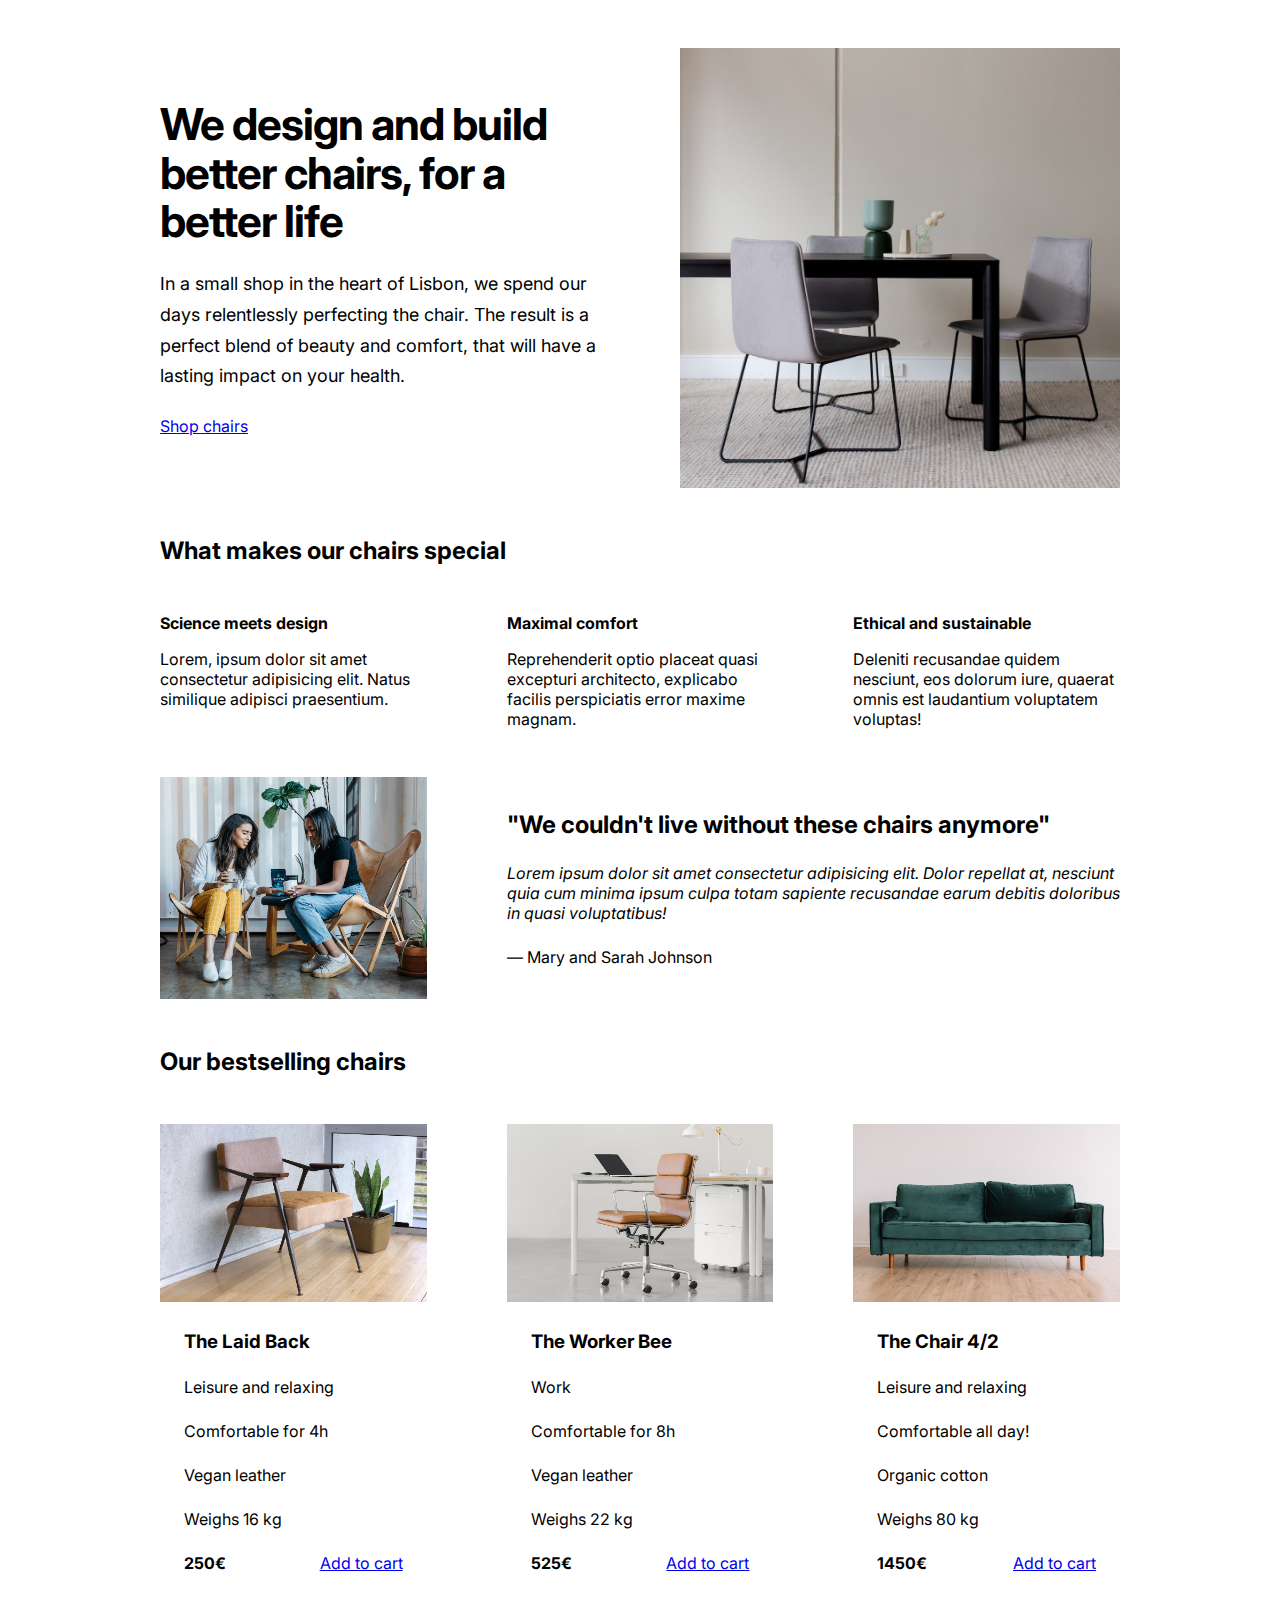
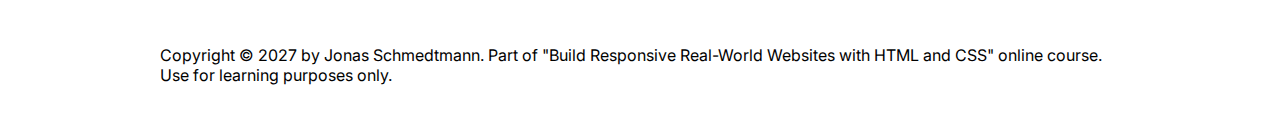
==== design-rules/index.html @ 55ec586d "new section: learning desgin rules" ====
<!DOCTYPE html>
<html lang="en">

<head>
  <meta charset="UTF-8" />
  <meta http-equiv="X-UA-Compatible" content="IE=edge" />
  <meta name="viewport" content="width=device-width, initial-scale=1.0" />
  <!-- google fonts for inter -->
  <link rel="preconnect" href="https://fonts.googleapis.com">
  <link rel="preconnect" href="https://fonts.gstatic.com" crossorigin>
  <link href="https://fonts.googleapis.com/css2?family=Inter:wght@100..900&display=swap" rel="stylesheet">

  <link rel="stylesheet" href="style.css" />
  <title>Lisbon Chair Shop</title>
</head>

<body>
  <div class="container">
    <header>
      <div class="header-text-box">
        <h1>We design and build better chairs, for a better life</h1>
        <p class="header-text">
          In a small shop in the heart of Lisbon, we spend our days
          relentlessly perfecting the chair. The result is a perfect blend of
          beauty and comfort, that will have a lasting impact on your health.
        </p>
        <a class="btn btn--big" href="#">Shop chairs</a>
      </div>
      <img src="hero.jpg" alt="Photo" />
    </header>

    <section>
      <h2>What makes our chairs special</h2>
      <div class="grid-3-cols">
        <div>
          <p class="features-title"><strong>Science meets design</strong></p>
          <p class="features-text">
            Lorem, ipsum dolor sit amet consectetur adipisicing elit. Natus
            similique adipisci praesentium.
          </p>
        </div>

        <div>
          <p class="features-title">
            <strong>Maximal comfort</strong>
          </p>
          <p class="features-text">
            Reprehenderit optio placeat quasi excepturi architecto, explicabo
            facilis perspiciatis error maxime magnam.
          </p>
        </div>

        <div>
          <p class="features-title">
            <strong>Ethical and sustainable</strong>
          </p>
          <p class="features-text">
            Deleniti recusandae quidem nesciunt, eos dolorum iure, quaerat
            omnis est laudantium voluptatem voluptas!
          </p>
        </div>
      </div>
    </section>

    <section class="testimonial-section">
      <div class="grid-3-cols">
        <img src="customers.jpg" alt="People sitting on chairs" />
        <div class="testimonial-box">
          <h2>"We couldn't live without these chairs anymore"</h2>
          <blockquote class="testimonial-text">
            Lorem ipsum dolor sit amet consectetur adipisicing elit. Dolor
            repellat at, nesciunt quia cum minima ipsum culpa totam sapiente
            recusandae earum debitis doloribus in quasi voluptatibus!
          </blockquote>
          <p class="testimonial-author">&mdash; Mary and Sarah Johnson</p>
        </div>
      </div>
    </section>

    <section>
      <h2>Our bestselling chairs</h2>
      <div class="grid-3-cols">
        <figure class="chair">
          <img src="chair-1.jpg" alt="Chair" />
          <div class="chair-box">
            <h3>The Laid Back</h3>
            <ul class="chair-details">
              <li>
                <!-- Span is a generic INLINE text element, it doesn't have any meaning. It's like a div element, but inline -->
                <span>Leisure and relaxing</span>
              </li>
              <li>
                <span>Comfortable for 4h</span>
              </li>
              <li>
                <span>Vegan leather</span>
              </li>
              <li>
                <span>Weighs 16 kg</span>
              </li>
            </ul>
            <div class="chair-price">
              <strong>250€</strong>
              <a href="#" class="btn btn--small">Add to cart</a>
            </div>
          </div>
        </figure>

        <figure class="chair">
          <img src="chair-2.jpg" alt="Chair" />
          <div class="chair-box">
            <h3>The Worker Bee</h3>
            <ul class="chair-details">
              <li>
                <span>Work</span>
              </li>
              <li>
                <span>Comfortable for 8h</span>
              </li>
              <li>
                <span>Vegan leather</span>
              </li>
              <li>
                <span>Weighs 22 kg</span>
              </li>
            </ul>
            <div class="chair-price">
              <strong>525€</strong>
              <a href="#" class="btn btn--small">Add to cart</a>
            </div>
          </div>
        </figure>

        <figure class="chair">
          <img src="chair-3.jpg" alt="Chair" />
          <div class="chair-box">
            <h3>The Chair 4/2</h3>
            <ul class="chair-details">
              <li>
                <span>Leisure and relaxing</span>
              </li>
              <li>
                <span>Comfortable all day!</span>
              </li>
              <li>
                <span>Organic cotton</span>
              </li>
              <li>
                <span>Weighs 80 kg</span>
              </li>
            </ul>
            <div class="chair-price">
              <strong>1450€</strong>
              <a href="#" class="btn btn--small">Add to cart</a>
            </div>
          </div>
        </figure>
      </div>
    </section>

    <footer>
      Copyright &copy; 2027 by Jonas Schmedtmann. Part of "Build Responsive
      Real-World Websites with HTML and CSS" online course. Use for learning
      purposes only.
    </footer>
  </div>
</body>

</html>
---- design-rules/style.css ----
/*
SPACING SYSTEM (px)
2 / 4 / 8 / 12 / 16 / 24 / 32 / 48 / 64 / 80 / 96 / 128

FONT SIZE SYSTEM (px)
10 / 12 / 14 / 16 / 18 / 20 / 24 / 30 / 36 / 44 / 52 / 62 / 74 / 86 / 98
*/

* {
  margin: 0;
  padding: 0;
  box-sizing: border-box;
}

/* ------------------------ */
/* GENERAL STYLES */
/* ------------------------ */
body {
  font-family: 'Inter', sans-serif;
}

.container {
  width: 960px;
  margin: 0 auto;
}

header,
section {
  margin-bottom: 48px;
}

h2 {
  margin-bottom: 48px;
}

.grid-3-cols {
  display: grid;
  grid-template-columns: repeat(3, 1fr);
  column-gap: 80px;
}

/* ------------------------ */
/* COMPONENT STYLES */
/* ------------------------ */

/* HEADER */
header {
  display: grid;
  grid-template-columns: repeat(2, 1fr);
  column-gap: 80px;
  margin-top: 48px;
}

.header-text-box {
  align-self: center;
}

h1 {
  /*  44 / 52 / 62 -> font size choices according to our system  -> use typescale.com for more */
  font-size: 44px;
  letter-spacing: -1px;
  line-height: 1.1;
  margin-bottom: 24px;
}

.header-text {
  margin-bottom: 24px;
  line-height: 1.7;
  font-size: 18px;
}

img {
  width: 100%;
}

/* FEATURES */
.features-icon {}

.features-title {
  margin-bottom: 16px;
}

.features-text {}

/* TESTIMONIAL */
.testimonial-section {}

.testimonial-box {
  grid-column: 2 / -1;
  align-self: center;
}

.testimonial-box h2 {
  margin-bottom: 24px;
}

.testimonial-text {
  font-style: italic;
  margin-bottom: 24px;
}

/* CHAIRS */
.chair-box {
  padding: 24px;
}

h3 {
  margin-bottom: 24px;
}

.chair-details {
  list-style: none;
  margin-bottom: 24px;
}

.chair-details li {
  display: flex;
  align-items: center;
  gap: 12px;
  margin-bottom: 24px;
}

.chair-details li:last-child {
  margin-bottom: 0;
}

.chair-icon {}

.chair-price {
  display: flex;
  justify-content: space-between;
}

footer {
  margin-bottom: 48px;
}
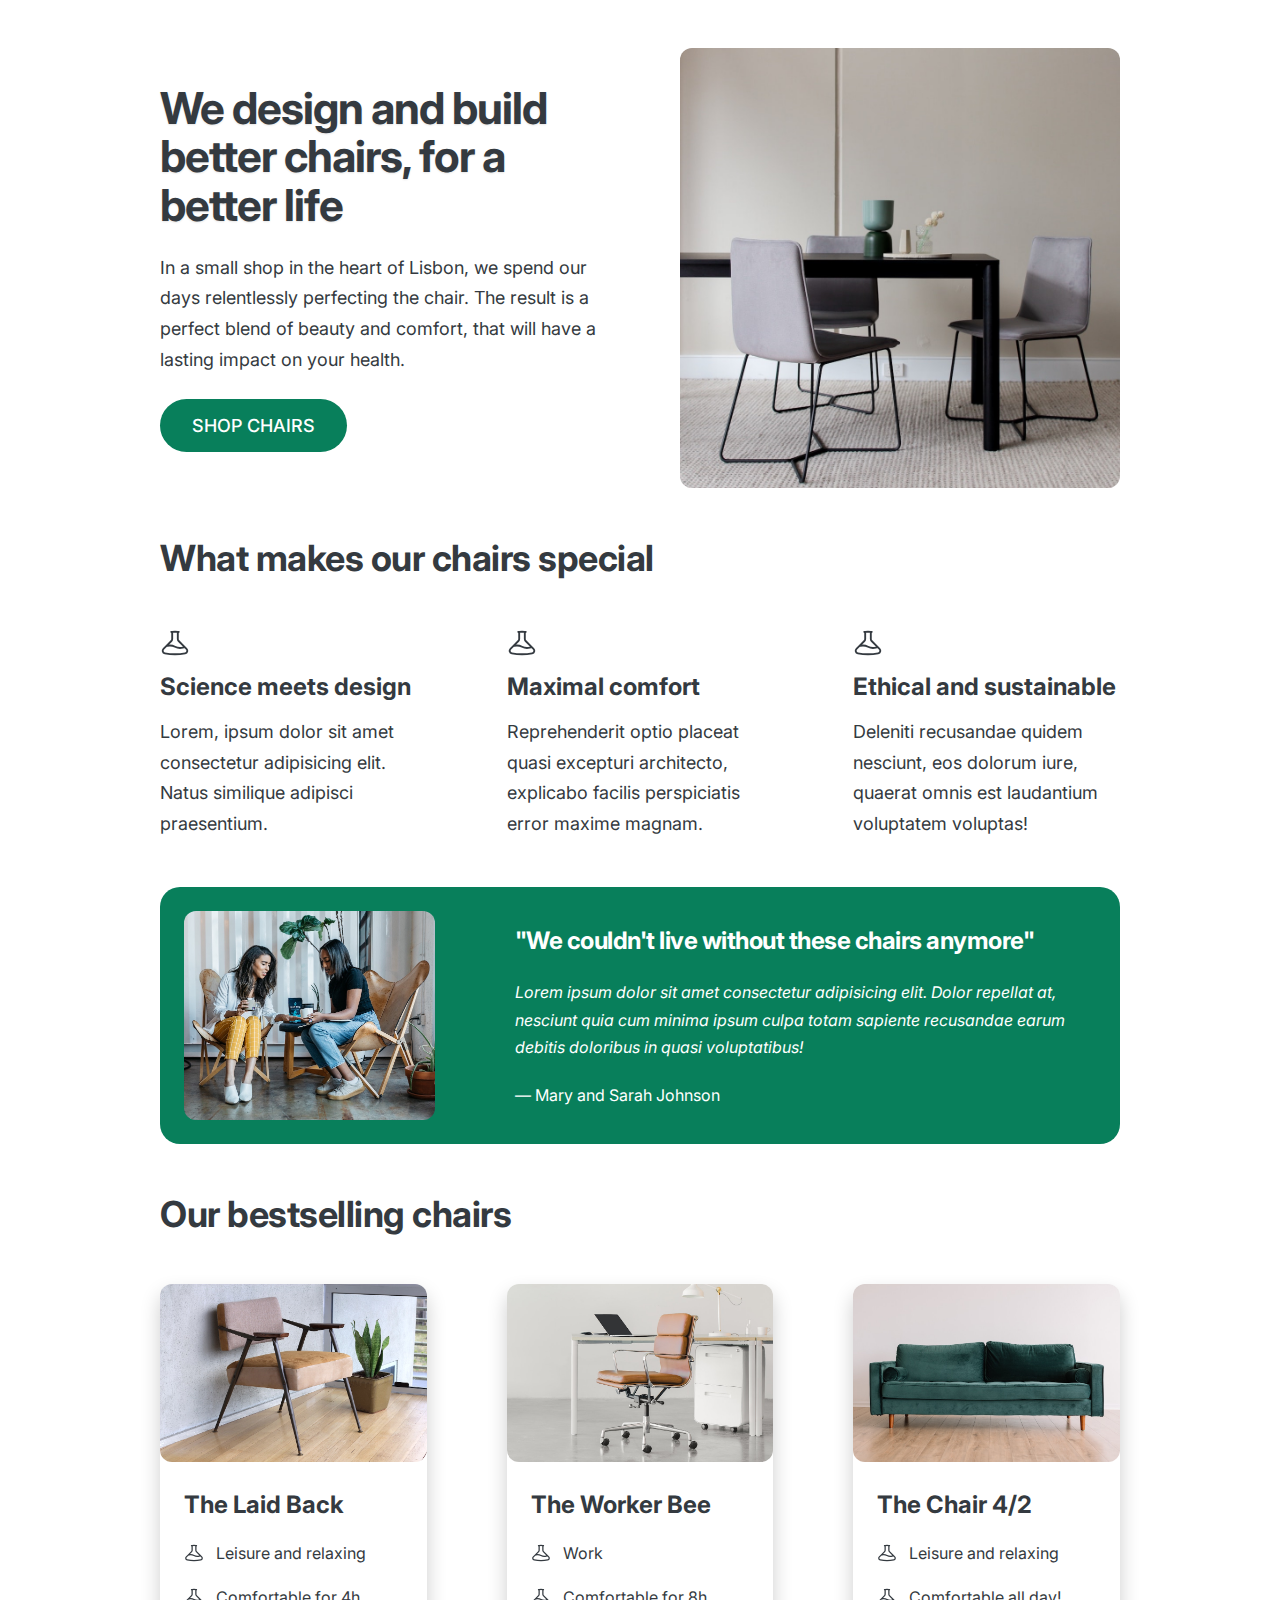
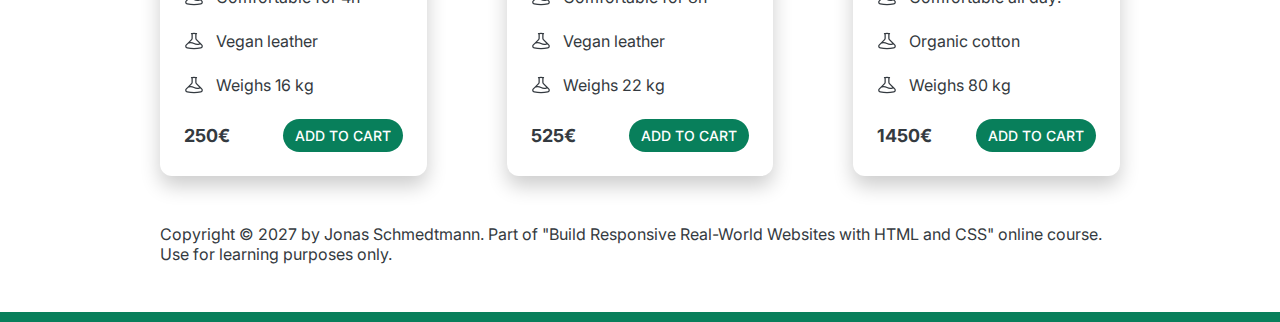
==== commit f83f5b37: "new: images, shadows, border-radius, whitespace" ====
--- a/design-rules/index.html
+++ b/design-rules/index.html
@@ -33,6 +33,14 @@
       <h2>What makes our chairs special</h2>
       <div class="grid-3-cols">
         <div>
+          <div class="icon-container">
+            <svg class="features-icon" xmlns="http://www.w3.org/2000/svg" fill="none" viewBox="0 0 24 24"
+              stroke-width="1.5" stroke="currentColor" class="size-6">
+              <path stroke-linecap="round" stroke-linejoin="round"
+                d="M9.75 3.104v5.714a2.25 2.25 0 0 1-.659 1.591L5 14.5M9.75 3.104c-.251.023-.501.05-.75.082m.75-.082a24.301 24.301 0 0 1 4.5 0m0 0v5.714c0 .597.237 1.17.659 1.591L19.8 15.3M14.25 3.104c.251.023.501.05.75.082M19.8 15.3l-1.57.393A9.065 9.065 0 0 1 12 15a9.065 9.065 0 0 0-6.23-.693L5 14.5m14.8.8 1.402 1.402c1.232 1.232.65 3.318-1.067 3.611A48.309 48.309 0 0 1 12 21c-2.773 0-5.491-.235-8.135-.687-1.718-.293-2.3-2.379-1.067-3.61L5 14.5" />
+            </svg>
+          </div>
+
           <p class="features-title"><strong>Science meets design</strong></p>
           <p class="features-text">
             Lorem, ipsum dolor sit amet consectetur adipisicing elit. Natus
@@ -41,6 +49,14 @@
         </div>
 
         <div>
+          <div class="icon-container">
+            <svg class="features-icon" xmlns="http://www.w3.org/2000/svg" fill="none" viewBox="0 0 24 24"
+              stroke-width="1.5" stroke="currentColor" class="size-6">
+              <path stroke-linecap="round" stroke-linejoin="round"
+                d="M9.75 3.104v5.714a2.25 2.25 0 0 1-.659 1.591L5 14.5M9.75 3.104c-.251.023-.501.05-.75.082m.75-.082a24.301 24.301 0 0 1 4.5 0m0 0v5.714c0 .597.237 1.17.659 1.591L19.8 15.3M14.25 3.104c.251.023.501.05.75.082M19.8 15.3l-1.57.393A9.065 9.065 0 0 1 12 15a9.065 9.065 0 0 0-6.23-.693L5 14.5m14.8.8 1.402 1.402c1.232 1.232.65 3.318-1.067 3.611A48.309 48.309 0 0 1 12 21c-2.773 0-5.491-.235-8.135-.687-1.718-.293-2.3-2.379-1.067-3.61L5 14.5" />
+            </svg>
+          </div>
+
           <p class="features-title">
             <strong>Maximal comfort</strong>
           </p>
@@ -51,6 +67,14 @@
         </div>
 
         <div>
+          <div class="icon-container">
+            <svg class="features-icon" xmlns="http://www.w3.org/2000/svg" fill="none" viewBox="0 0 24 24"
+              stroke-width="1.5" stroke="currentColor" class="size-6">
+              <path stroke-linecap="round" stroke-linejoin="round"
+                d="M9.75 3.104v5.714a2.25 2.25 0 0 1-.659 1.591L5 14.5M9.75 3.104c-.251.023-.501.05-.75.082m.75-.082a24.301 24.301 0 0 1 4.5 0m0 0v5.714c0 .597.237 1.17.659 1.591L19.8 15.3M14.25 3.104c.251.023.501.05.75.082M19.8 15.3l-1.57.393A9.065 9.065 0 0 1 12 15a9.065 9.065 0 0 0-6.23-.693L5 14.5m14.8.8 1.402 1.402c1.232 1.232.65 3.318-1.067 3.611A48.309 48.309 0 0 1 12 21c-2.773 0-5.491-.235-8.135-.687-1.718-.293-2.3-2.379-1.067-3.61L5 14.5" />
+            </svg>
+          </div>
+
           <p class="features-title">
             <strong>Ethical and sustainable</strong>
           </p>
@@ -86,16 +110,35 @@
             <h3>The Laid Back</h3>
             <ul class="chair-details">
               <li>
-                <!-- Span is a generic INLINE text element, it doesn't have any meaning. It's like a div element, but inline -->
+                <svg class="chair-icon" xmlns="http://www.w3.org/2000/svg" fill="none" viewBox="0 0 24 24"
+                  stroke-width="1.5" stroke="currentColor" class="size-6">
+                  <path stroke-linecap="round" stroke-linejoin="round"
+                    d="M9.75 3.104v5.714a2.25 2.25 0 0 1-.659 1.591L5 14.5M9.75 3.104c-.251.023-.501.05-.75.082m.75-.082a24.301 24.301 0 0 1 4.5 0m0 0v5.714c0 .597.237 1.17.659 1.591L19.8 15.3M14.25 3.104c.251.023.501.05.75.082M19.8 15.3l-1.57.393A9.065 9.065 0 0 1 12 15a9.065 9.065 0 0 0-6.23-.693L5 14.5m14.8.8 1.402 1.402c1.232 1.232.65 3.318-1.067 3.611A48.309 48.309 0 0 1 12 21c-2.773 0-5.491-.235-8.135-.687-1.718-.293-2.3-2.379-1.067-3.61L5 14.5" />
+                </svg>
                 <span>Leisure and relaxing</span>
               </li>
               <li>
+                <svg class="chair-icon" xmlns="http://www.w3.org/2000/svg" fill="none" viewBox="0 0 24 24"
+                  stroke-width="1.5" stroke="currentColor" class="size-6">
+                  <path stroke-linecap="round" stroke-linejoin="round"
+                    d="M9.75 3.104v5.714a2.25 2.25 0 0 1-.659 1.591L5 14.5M9.75 3.104c-.251.023-.501.05-.75.082m.75-.082a24.301 24.301 0 0 1 4.5 0m0 0v5.714c0 .597.237 1.17.659 1.591L19.8 15.3M14.25 3.104c.251.023.501.05.75.082M19.8 15.3l-1.57.393A9.065 9.065 0 0 1 12 15a9.065 9.065 0 0 0-6.23-.693L5 14.5m14.8.8 1.402 1.402c1.232 1.232.65 3.318-1.067 3.611A48.309 48.309 0 0 1 12 21c-2.773 0-5.491-.235-8.135-.687-1.718-.293-2.3-2.379-1.067-3.61L5 14.5" />
+                </svg>
                 <span>Comfortable for 4h</span>
               </li>
               <li>
+                <svg class="chair-icon" xmlns="http://www.w3.org/2000/svg" fill="none" viewBox="0 0 24 24"
+                  stroke-width="1.5" stroke="currentColor" class="size-6">
+                  <path stroke-linecap="round" stroke-linejoin="round"
+                    d="M9.75 3.104v5.714a2.25 2.25 0 0 1-.659 1.591L5 14.5M9.75 3.104c-.251.023-.501.05-.75.082m.75-.082a24.301 24.301 0 0 1 4.5 0m0 0v5.714c0 .597.237 1.17.659 1.591L19.8 15.3M14.25 3.104c.251.023.501.05.75.082M19.8 15.3l-1.57.393A9.065 9.065 0 0 1 12 15a9.065 9.065 0 0 0-6.23-.693L5 14.5m14.8.8 1.402 1.402c1.232 1.232.65 3.318-1.067 3.611A48.309 48.309 0 0 1 12 21c-2.773 0-5.491-.235-8.135-.687-1.718-.293-2.3-2.379-1.067-3.61L5 14.5" />
+                </svg>
                 <span>Vegan leather</span>
               </li>
               <li>
+                <svg class="chair-icon" xmlns="http://www.w3.org/2000/svg" fill="none" viewBox="0 0 24 24"
+                  stroke-width="1.5" stroke="currentColor" class="size-6">
+                  <path stroke-linecap="round" stroke-linejoin="round"
+                    d="M9.75 3.104v5.714a2.25 2.25 0 0 1-.659 1.591L5 14.5M9.75 3.104c-.251.023-.501.05-.75.082m.75-.082a24.301 24.301 0 0 1 4.5 0m0 0v5.714c0 .597.237 1.17.659 1.591L19.8 15.3M14.25 3.104c.251.023.501.05.75.082M19.8 15.3l-1.57.393A9.065 9.065 0 0 1 12 15a9.065 9.065 0 0 0-6.23-.693L5 14.5m14.8.8 1.402 1.402c1.232 1.232.65 3.318-1.067 3.611A48.309 48.309 0 0 1 12 21c-2.773 0-5.491-.235-8.135-.687-1.718-.293-2.3-2.379-1.067-3.61L5 14.5" />
+                </svg>
                 <span>Weighs 16 kg</span>
               </li>
             </ul>
@@ -112,15 +155,35 @@
             <h3>The Worker Bee</h3>
             <ul class="chair-details">
               <li>
+                <svg class="chair-icon" xmlns="http://www.w3.org/2000/svg" fill="none" viewBox="0 0 24 24"
+                  stroke-width="1.5" stroke="currentColor" class="size-6">
+                  <path stroke-linecap="round" stroke-linejoin="round"
+                    d="M9.75 3.104v5.714a2.25 2.25 0 0 1-.659 1.591L5 14.5M9.75 3.104c-.251.023-.501.05-.75.082m.75-.082a24.301 24.301 0 0 1 4.5 0m0 0v5.714c0 .597.237 1.17.659 1.591L19.8 15.3M14.25 3.104c.251.023.501.05.75.082M19.8 15.3l-1.57.393A9.065 9.065 0 0 1 12 15a9.065 9.065 0 0 0-6.23-.693L5 14.5m14.8.8 1.402 1.402c1.232 1.232.65 3.318-1.067 3.611A48.309 48.309 0 0 1 12 21c-2.773 0-5.491-.235-8.135-.687-1.718-.293-2.3-2.379-1.067-3.61L5 14.5" />
+                </svg>
                 <span>Work</span>
               </li>
               <li>
+                <svg class="chair-icon" xmlns="http://www.w3.org/2000/svg" fill="none" viewBox="0 0 24 24"
+                  stroke-width="1.5" stroke="currentColor" class="size-6">
+                  <path stroke-linecap="round" stroke-linejoin="round"
+                    d="M9.75 3.104v5.714a2.25 2.25 0 0 1-.659 1.591L5 14.5M9.75 3.104c-.251.023-.501.05-.75.082m.75-.082a24.301 24.301 0 0 1 4.5 0m0 0v5.714c0 .597.237 1.17.659 1.591L19.8 15.3M14.25 3.104c.251.023.501.05.75.082M19.8 15.3l-1.57.393A9.065 9.065 0 0 1 12 15a9.065 9.065 0 0 0-6.23-.693L5 14.5m14.8.8 1.402 1.402c1.232 1.232.65 3.318-1.067 3.611A48.309 48.309 0 0 1 12 21c-2.773 0-5.491-.235-8.135-.687-1.718-.293-2.3-2.379-1.067-3.61L5 14.5" />
+                </svg>
                 <span>Comfortable for 8h</span>
               </li>
               <li>
+                <svg class="chair-icon" xmlns="http://www.w3.org/2000/svg" fill="none" viewBox="0 0 24 24"
+                  stroke-width="1.5" stroke="currentColor" class="size-6">
+                  <path stroke-linecap="round" stroke-linejoin="round"
+                    d="M9.75 3.104v5.714a2.25 2.25 0 0 1-.659 1.591L5 14.5M9.75 3.104c-.251.023-.501.05-.75.082m.75-.082a24.301 24.301 0 0 1 4.5 0m0 0v5.714c0 .597.237 1.17.659 1.591L19.8 15.3M14.25 3.104c.251.023.501.05.75.082M19.8 15.3l-1.57.393A9.065 9.065 0 0 1 12 15a9.065 9.065 0 0 0-6.23-.693L5 14.5m14.8.8 1.402 1.402c1.232 1.232.65 3.318-1.067 3.611A48.309 48.309 0 0 1 12 21c-2.773 0-5.491-.235-8.135-.687-1.718-.293-2.3-2.379-1.067-3.61L5 14.5" />
+                </svg>
                 <span>Vegan leather</span>
               </li>
               <li>
+                <svg class="chair-icon" xmlns="http://www.w3.org/2000/svg" fill="none" viewBox="0 0 24 24"
+                  stroke-width="1.5" stroke="currentColor" class="size-6">
+                  <path stroke-linecap="round" stroke-linejoin="round"
+                    d="M9.75 3.104v5.714a2.25 2.25 0 0 1-.659 1.591L5 14.5M9.75 3.104c-.251.023-.501.05-.75.082m.75-.082a24.301 24.301 0 0 1 4.5 0m0 0v5.714c0 .597.237 1.17.659 1.591L19.8 15.3M14.25 3.104c.251.023.501.05.75.082M19.8 15.3l-1.57.393A9.065 9.065 0 0 1 12 15a9.065 9.065 0 0 0-6.23-.693L5 14.5m14.8.8 1.402 1.402c1.232 1.232.65 3.318-1.067 3.611A48.309 48.309 0 0 1 12 21c-2.773 0-5.491-.235-8.135-.687-1.718-.293-2.3-2.379-1.067-3.61L5 14.5" />
+                </svg>
                 <span>Weighs 22 kg</span>
               </li>
             </ul>
@@ -137,15 +200,35 @@
             <h3>The Chair 4/2</h3>
             <ul class="chair-details">
               <li>
+                <svg class="chair-icon" xmlns="http://www.w3.org/2000/svg" fill="none" viewBox="0 0 24 24"
+                  stroke-width="1.5" stroke="currentColor" class="size-6">
+                  <path stroke-linecap="round" stroke-linejoin="round"
+                    d="M9.75 3.104v5.714a2.25 2.25 0 0 1-.659 1.591L5 14.5M9.75 3.104c-.251.023-.501.05-.75.082m.75-.082a24.301 24.301 0 0 1 4.5 0m0 0v5.714c0 .597.237 1.17.659 1.591L19.8 15.3M14.25 3.104c.251.023.501.05.75.082M19.8 15.3l-1.57.393A9.065 9.065 0 0 1 12 15a9.065 9.065 0 0 0-6.23-.693L5 14.5m14.8.8 1.402 1.402c1.232 1.232.65 3.318-1.067 3.611A48.309 48.309 0 0 1 12 21c-2.773 0-5.491-.235-8.135-.687-1.718-.293-2.3-2.379-1.067-3.61L5 14.5" />
+                </svg>
                 <span>Leisure and relaxing</span>
               </li>
               <li>
+                <svg class="chair-icon" xmlns="http://www.w3.org/2000/svg" fill="none" viewBox="0 0 24 24"
+                  stroke-width="1.5" stroke="currentColor" class="size-6">
+                  <path stroke-linecap="round" stroke-linejoin="round"
+                    d="M9.75 3.104v5.714a2.25 2.25 0 0 1-.659 1.591L5 14.5M9.75 3.104c-.251.023-.501.05-.75.082m.75-.082a24.301 24.301 0 0 1 4.5 0m0 0v5.714c0 .597.237 1.17.659 1.591L19.8 15.3M14.25 3.104c.251.023.501.05.75.082M19.8 15.3l-1.57.393A9.065 9.065 0 0 1 12 15a9.065 9.065 0 0 0-6.23-.693L5 14.5m14.8.8 1.402 1.402c1.232 1.232.65 3.318-1.067 3.611A48.309 48.309 0 0 1 12 21c-2.773 0-5.491-.235-8.135-.687-1.718-.293-2.3-2.379-1.067-3.61L5 14.5" />
+                </svg>
                 <span>Comfortable all day!</span>
               </li>
               <li>
+                <svg class="chair-icon" xmlns="http://www.w3.org/2000/svg" fill="none" viewBox="0 0 24 24"
+                  stroke-width="1.5" stroke="currentColor" class="size-6">
+                  <path stroke-linecap="round" stroke-linejoin="round"
+                    d="M9.75 3.104v5.714a2.25 2.25 0 0 1-.659 1.591L5 14.5M9.75 3.104c-.251.023-.501.05-.75.082m.75-.082a24.301 24.301 0 0 1 4.5 0m0 0v5.714c0 .597.237 1.17.659 1.591L19.8 15.3M14.25 3.104c.251.023.501.05.75.082M19.8 15.3l-1.57.393A9.065 9.065 0 0 1 12 15a9.065 9.065 0 0 0-6.23-.693L5 14.5m14.8.8 1.402 1.402c1.232 1.232.65 3.318-1.067 3.611A48.309 48.309 0 0 1 12 21c-2.773 0-5.491-.235-8.135-.687-1.718-.293-2.3-2.379-1.067-3.61L5 14.5" />
+                </svg>
                 <span>Organic cotton</span>
               </li>
               <li>
+                <svg class="chair-icon" xmlns="http://www.w3.org/2000/svg" fill="none" viewBox="0 0 24 24"
+                  stroke-width="1.5" stroke="currentColor" class="size-6">
+                  <path stroke-linecap="round" stroke-linejoin="round"
+                    d="M9.75 3.104v5.714a2.25 2.25 0 0 1-.659 1.591L5 14.5M9.75 3.104c-.251.023-.501.05-.75.082m.75-.082a24.301 24.301 0 0 1 4.5 0m0 0v5.714c0 .597.237 1.17.659 1.591L19.8 15.3M14.25 3.104c.251.023.501.05.75.082M19.8 15.3l-1.57.393A9.065 9.065 0 0 1 12 15a9.065 9.065 0 0 0-6.23-.693L5 14.5m14.8.8 1.402 1.402c1.232 1.232.65 3.318-1.067 3.611A48.309 48.309 0 0 1 12 21c-2.773 0-5.491-.235-8.135-.687-1.718-.293-2.3-2.379-1.067-3.61L5 14.5" />
+                </svg>
                 <span>Weighs 80 kg</span>
               </li>
             </ul>
--- a/design-rules/style.css
+++ b/design-rules/style.css
@@ -4,6 +4,11 @@
 
 FONT SIZE SYSTEM (px)
 10 / 12 / 14 / 16 / 18 / 20 / 24 / 30 / 36 / 44 / 52 / 62 / 74 / 86 / 98
+*/
+
+/* 
+  Main color : #087f5b
+  Gray color : #343a40 
 */
 
 * {
@@ -17,6 +22,8 @@
 /* ------------------------ */
 body {
   font-family: 'Inter', sans-serif;
+  color: #343a40;
+  border-bottom: #087f5b 10px solid;
 }
 
 .container {
@@ -31,12 +38,41 @@
 
 h2 {
   margin-bottom: 48px;
+  font-size: 36px;
+  letter-spacing: -0.5px;
 }
 
 .grid-3-cols {
   display: grid;
   grid-template-columns: repeat(3, 1fr);
   column-gap: 80px;
+}
+
+.btn {
+  border-radius: 100px;
+}
+
+.btn:link,
+.btn:visited {
+  background-color: #087f5b;
+  color: #fff;
+  text-decoration: none;
+  text-transform: uppercase;
+  display: inline-block;
+
+  font-weight: 500;
+  /* border-radius: .75rem; */
+  transition: background-color 0.2s ease-in-out;
+}
+
+.btn:hover,
+btn:active {
+  background-color: #0ca678;
+}
+
+.btn--big {
+  padding: 16px 32px;
+  font-size: 18px;
 }
 
 /* ------------------------ */
@@ -61,6 +97,7 @@
   letter-spacing: -1px;
   line-height: 1.1;
   margin-bottom: 24px;
+  text-shadow: 0 1px 2px rgba(0, 0, 0, 0.1);
 }
 
 .header-text {
@@ -71,19 +108,37 @@
 
 img {
   width: 100%;
+  border-radius: 12px;
 }
 
 /* FEATURES */
-.features-icon {}
+/* .icon-container {
+  text-align: center;
+} */
+
+.features-icon {
+  height: 30px;
+  text-align: center;
+  margin-bottom: 10px;
+}
 
 .features-title {
   margin-bottom: 16px;
-}
-
-.features-text {}
+  font-size: 24px;
+}
+
+.features-text {
+  font-size: 18px;
+  line-height: 1.7;
+}
 
 /* TESTIMONIAL */
-.testimonial-section {}
+.testimonial-section {
+  background-color: #087f5b;
+  color: #fff;
+  padding: 24px;
+  border-radius: 20px;
+}
 
 .testimonial-box {
   grid-column: 2 / -1;
@@ -92,20 +147,30 @@
 
 .testimonial-box h2 {
   margin-bottom: 24px;
+  font-size: 24px;
 }
 
 .testimonial-text {
   font-style: italic;
   margin-bottom: 24px;
+  font-size: 16px;
+  line-height: 1.7;
 }
 
 /* CHAIRS */
+.chair {
+  /*         x-off y-off blur-radius spread-radius color */
+  box-shadow: 0 10px 20px 0 rgba(0, 0, 0, .2);
+  border-radius: 12px;
+}
+
 .chair-box {
   padding: 24px;
 }
 
 h3 {
   margin-bottom: 24px;
+  font-size: 24px;
 }
 
 .chair-details {
@@ -124,11 +189,22 @@
   margin-bottom: 0;
 }
 
-.chair-icon {}
+.chair-icon {
+  width: 20px;
+  height: 20px;
+}
 
 .chair-price {
   display: flex;
   justify-content: space-between;
+  align-items: center;
+  font-size: 18px;
+}
+
+.btn--small:link,
+.btn--small:visited {
+  font-size: 14px;
+  padding: 8px 12px;
 }
 
 footer {
